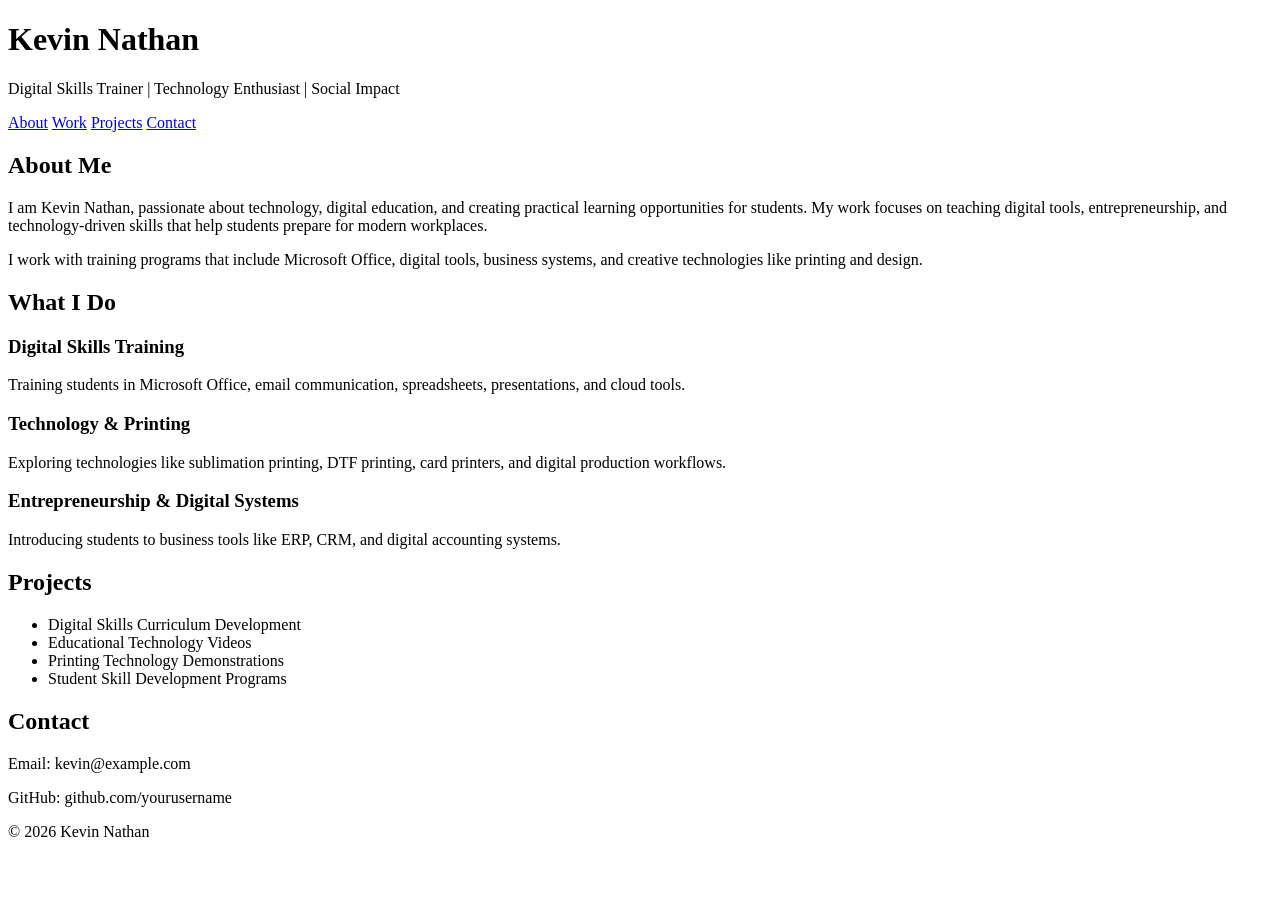
==== index.html @ 719dcb40 "Add initial HTML structure for personal website" ====
<!DOCTYPE html>
<html lang="en">
<head>
    <meta charset="UTF-8">
    <meta name="viewport" content="width=device-width, initial-scale=1.0">
    <title>Kevin Nathan</title>
    <link rel="stylesheet" href="style.css">
</head>

<body>

<header>
    <h1>Kevin Nathan</h1>
    <p>Digital Skills Trainer | Technology Enthusiast | Social Impact</p>
</header>

<nav>
    <a href="#about">About</a>
    <a href="#work">Work</a>
    <a href="#projects">Projects</a>
    <a href="#contact">Contact</a>
</nav>

<section id="about">
    <h2>About Me</h2>
    <p>
        I am Kevin Nathan, passionate about technology, digital education, and
        creating practical learning opportunities for students. My work focuses on
        teaching digital tools, entrepreneurship, and technology-driven skills that
        help students prepare for modern workplaces.
    </p>

    <p>
        I work with training programs that include Microsoft Office, digital tools,
        business systems, and creative technologies like printing and design.
    </p>
</section>

<section id="work">
    <h2>What I Do</h2>

    <div class="card">
        <h3>Digital Skills Training</h3>
        <p>
            Training students in Microsoft Office, email communication,
            spreadsheets, presentations, and cloud tools.
        </p>
    </div>

    <div class="card">
        <h3>Technology & Printing</h3>
        <p>
            Exploring technologies like sublimation printing, DTF printing,
            card printers, and digital production workflows.
        </p>
    </div>

    <div class="card">
        <h3>Entrepreneurship & Digital Systems</h3>
        <p>
            Introducing students to business tools like ERP, CRM,
            and digital accounting systems.
        </p>
    </div>

</section>

<section id="projects">
    <h2>Projects</h2>

    <ul>
        <li>Digital Skills Curriculum Development</li>
        <li>Educational Technology Videos</li>
        <li>Printing Technology Demonstrations</li>
        <li>Student Skill Development Programs</li>
    </ul>

</section>

<section id="contact">
    <h2>Contact</h2>

    <p>Email: kevin@example.com</p>
    <p>GitHub: github.com/yourusername</p>

</section>

<footer>
    <p>© 2026 Kevin Nathan</p>
</footer>

</body>
</html>
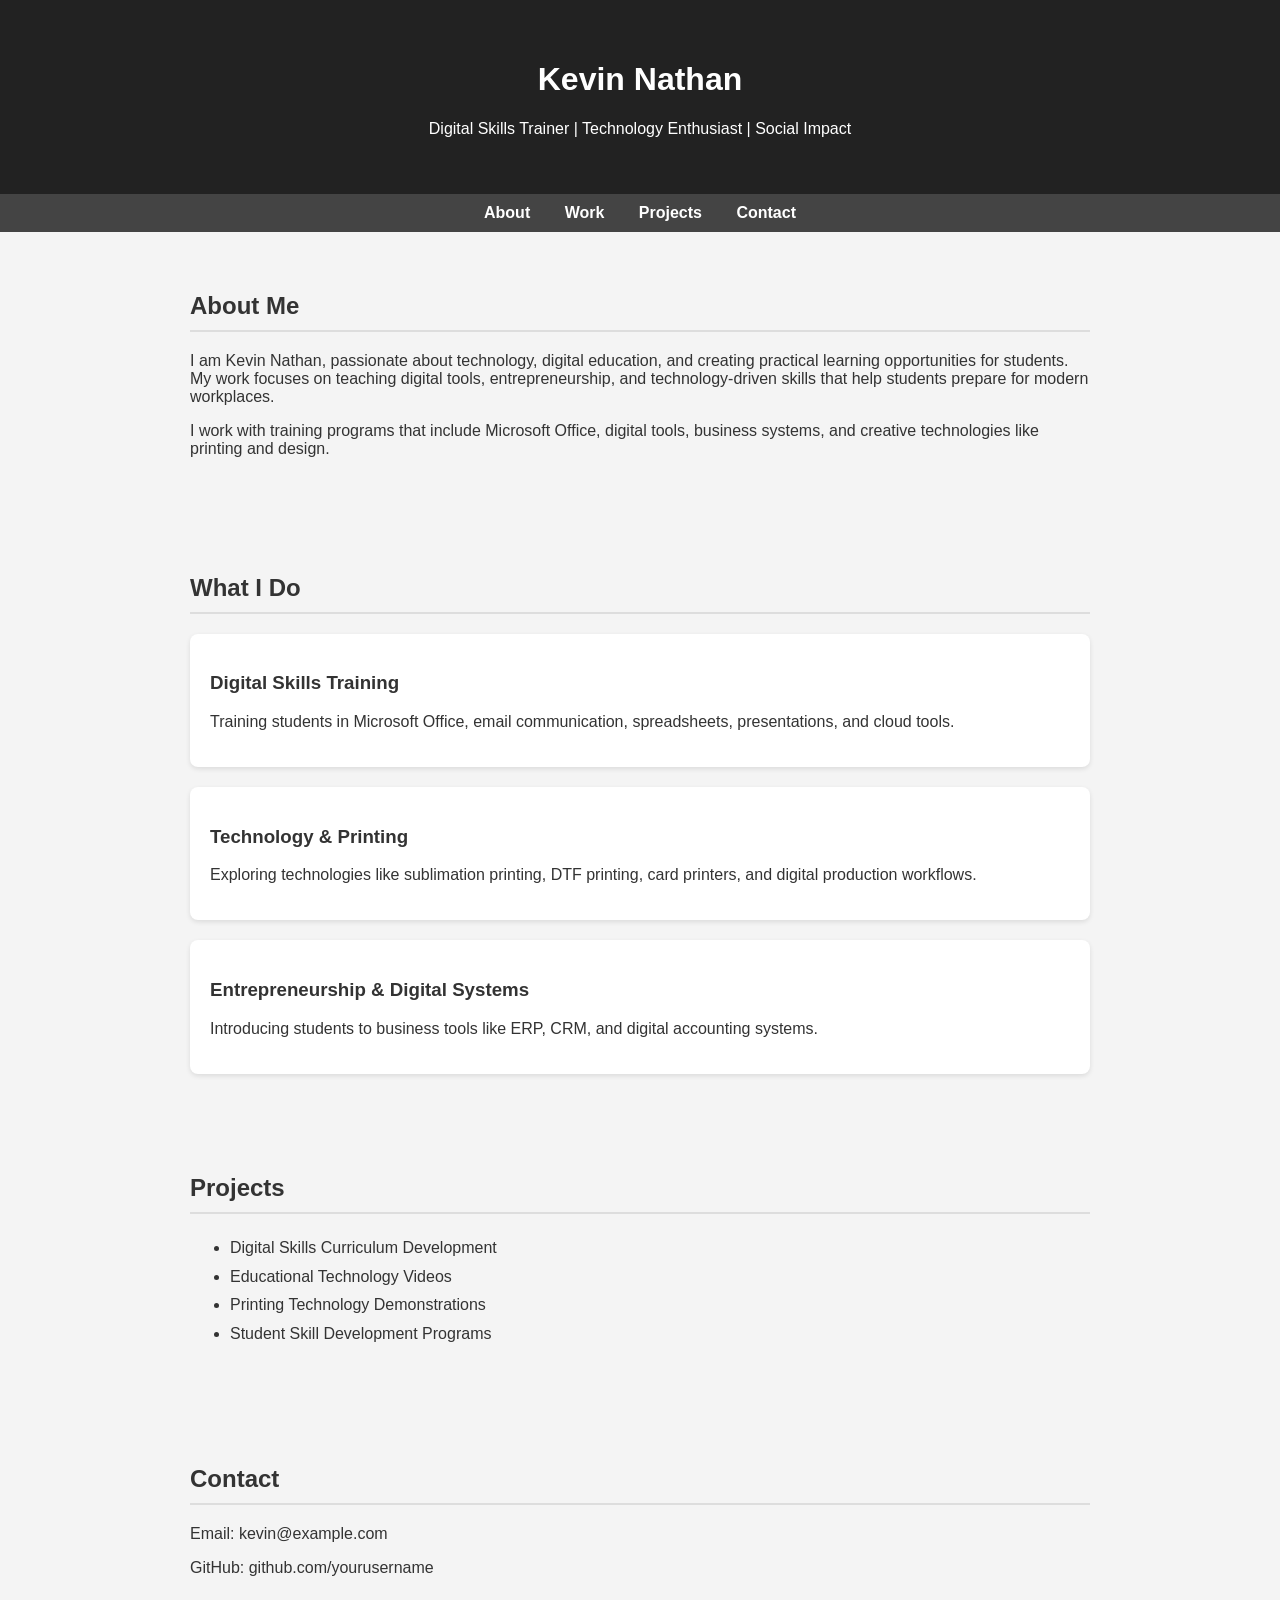
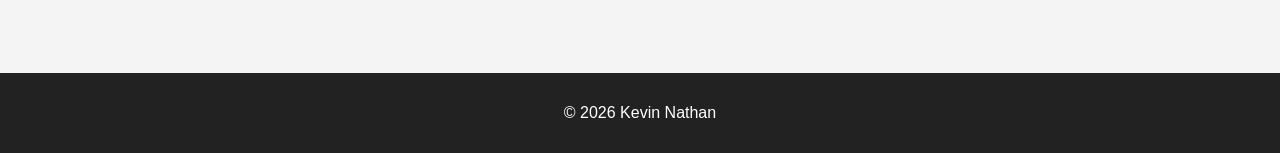
==== commit 29b05d23: "Change stylesheet link from style.css to web.css" ====
--- a/index.html
+++ b/index.html
@@ -4,7 +4,7 @@
     <meta charset="UTF-8">
     <meta name="viewport" content="width=device-width, initial-scale=1.0">
     <title>Kevin Nathan</title>
-    <link rel="stylesheet" href="style.css">
+    <link rel="stylesheet" href="web.css">
 </head>
 
 <body>
--- a/web.css
+++ b/web.css
@@ -0,0 +1,61 @@
+body{
+    font-family: Arial, Helvetica, sans-serif;
+    margin:0;
+    background:#f4f4f4;
+    color:#333;
+}
+
+header{
+    background:#222;
+    color:white;
+    text-align:center;
+    padding:40px 20px;
+}
+
+nav{
+    background:#444;
+    text-align:center;
+    padding:10px;
+}
+
+nav a{
+    color:white;
+    text-decoration:none;
+    margin:0 15px;
+    font-weight:bold;
+}
+
+nav a:hover{
+    color:#ffd700;
+}
+
+section{
+    padding:40px;
+    max-width:900px;
+    margin:auto;
+}
+
+h2{
+    border-bottom:2px solid #ddd;
+    padding-bottom:10px;
+}
+
+.card{
+    background:white;
+    padding:20px;
+    margin-top:20px;
+    border-radius:8px;
+    box-shadow:0 2px 5px rgba(0,0,0,0.1);
+}
+
+ul{
+    line-height:1.8;
+}
+
+footer{
+    background:#222;
+    color:white;
+    text-align:center;
+    padding:15px;
+    margin-top:40px;
+}
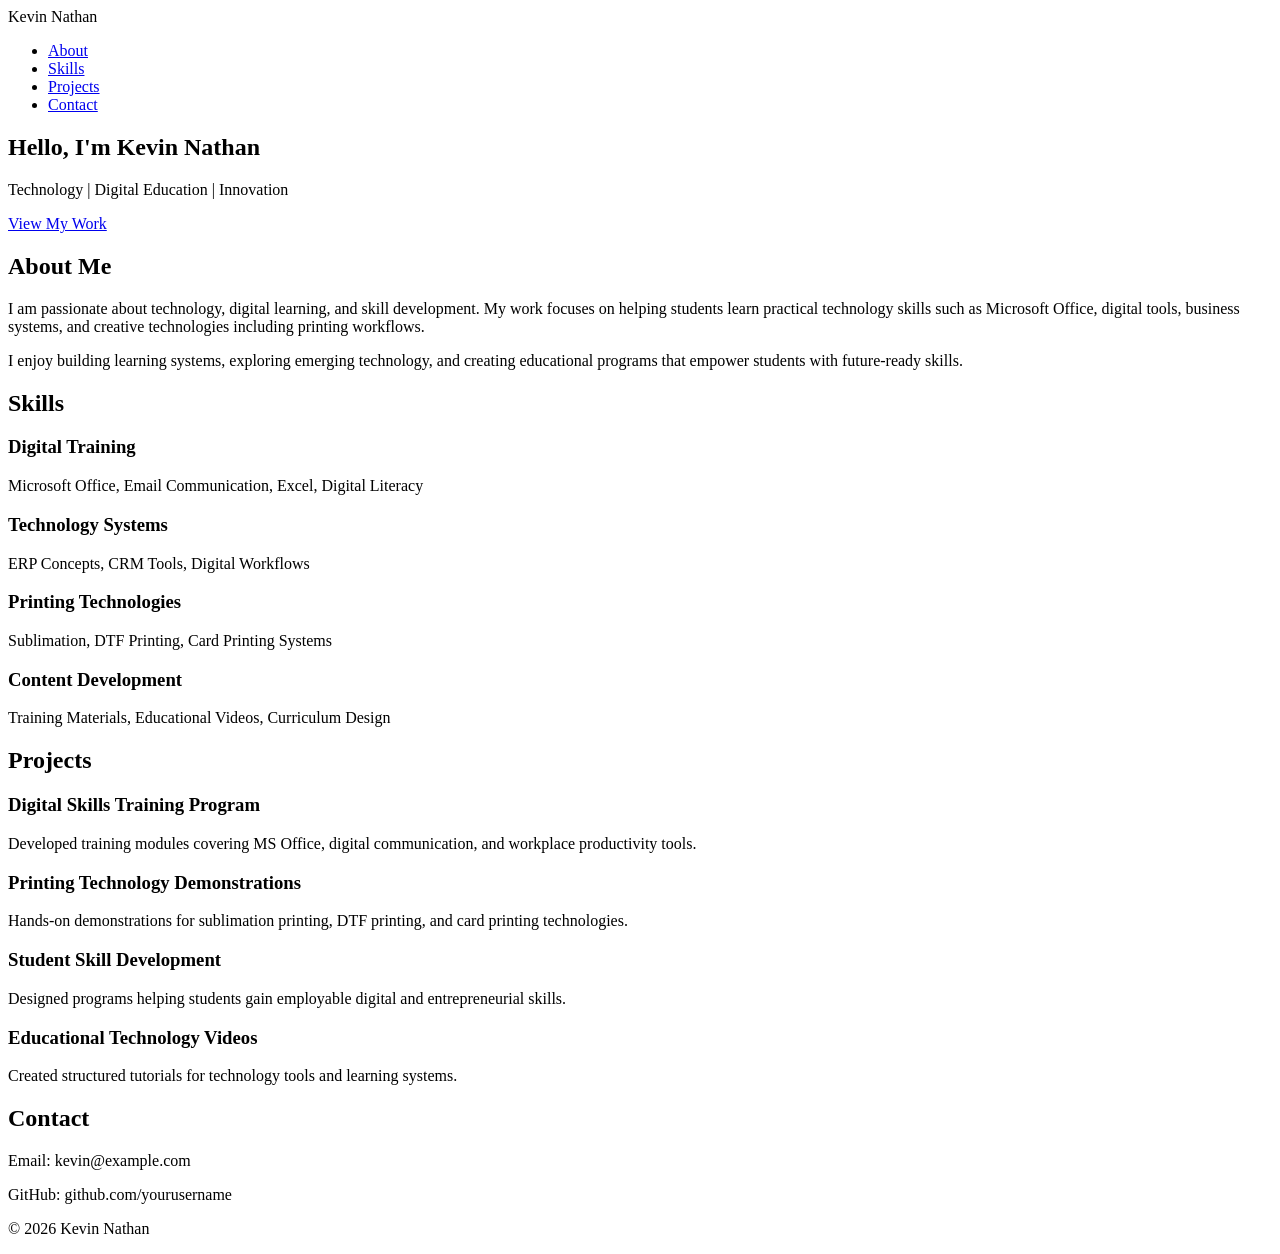
==== commit 298c1290: "Revise index.html for improved layout and content" ====
--- a/index.html
+++ b/index.html
@@ -1,93 +1,122 @@
 <!DOCTYPE html>
 <html lang="en">
 <head>
-    <meta charset="UTF-8">
-    <meta name="viewport" content="width=device-width, initial-scale=1.0">
-    <title>Kevin Nathan</title>
-    <link rel="stylesheet" href="web.css">
+<meta charset="UTF-8">
+<meta name="viewport" content="width=device-width, initial-scale=1.0">
+<title>Kevin Nathan | Portfolio</title>
+<link rel="stylesheet" href="style.css">
+<link href="https://fonts.googleapis.com/css2?family=Poppins:wght@300;400;600&display=swap" rel="stylesheet">
 </head>
 
 <body>
 
-<header>
-    <h1>Kevin Nathan</h1>
-    <p>Digital Skills Trainer | Technology Enthusiast | Social Impact</p>
-</header>
+<nav class="navbar">
+<div class="logo">Kevin Nathan</div>
 
-<nav>
-    <a href="#about">About</a>
-    <a href="#work">Work</a>
-    <a href="#projects">Projects</a>
-    <a href="#contact">Contact</a>
+<ul class="nav-links">
+<li><a href="#about">About</a></li>
+<li><a href="#skills">Skills</a></li>
+<li><a href="#projects">Projects</a></li>
+<li><a href="#contact">Contact</a></li>
+</ul>
 </nav>
 
-<section id="about">
-    <h2>About Me</h2>
-    <p>
-        I am Kevin Nathan, passionate about technology, digital education, and
-        creating practical learning opportunities for students. My work focuses on
-        teaching digital tools, entrepreneurship, and technology-driven skills that
-        help students prepare for modern workplaces.
-    </p>
-
-    <p>
-        I work with training programs that include Microsoft Office, digital tools,
-        business systems, and creative technologies like printing and design.
-    </p>
+<section class="hero">
+<h1>Hello, I'm <span>Kevin Nathan</span></h1>
+<h2 class="typing"></h2>
+<p>Technology | Digital Education | Innovation</p>
+<a href="#projects" class="btn">View My Work</a>
 </section>
 
-<section id="work">
-    <h2>What I Do</h2>
+<section id="about" class="section">
+<h2>About Me</h2>
 
-    <div class="card">
-        <h3>Digital Skills Training</h3>
-        <p>
-            Training students in Microsoft Office, email communication,
-            spreadsheets, presentations, and cloud tools.
-        </p>
-    </div>
+<p>
+I am passionate about technology, digital learning, and skill development.
+My work focuses on helping students learn practical technology skills such
+as Microsoft Office, digital tools, business systems, and creative
+technologies including printing workflows.
+</p>
 
-    <div class="card">
-        <h3>Technology & Printing</h3>
-        <p>
-            Exploring technologies like sublimation printing, DTF printing,
-            card printers, and digital production workflows.
-        </p>
-    </div>
-
-    <div class="card">
-        <h3>Entrepreneurship & Digital Systems</h3>
-        <p>
-            Introducing students to business tools like ERP, CRM,
-            and digital accounting systems.
-        </p>
-    </div>
-
+<p>
+I enjoy building learning systems, exploring emerging technology, and
+creating educational programs that empower students with future-ready skills.
+</p>
 </section>
 
-<section id="projects">
-    <h2>Projects</h2>
+<section id="skills" class="section">
+<h2>Skills</h2>
 
-    <ul>
-        <li>Digital Skills Curriculum Development</li>
-        <li>Educational Technology Videos</li>
-        <li>Printing Technology Demonstrations</li>
-        <li>Student Skill Development Programs</li>
-    </ul>
+<div class="skills-grid">
 
+<div class="skill-card">
+<h3>Digital Training</h3>
+<p>Microsoft Office, Email Communication, Excel, Digital Literacy</p>
+</div>
+
+<div class="skill-card">
+<h3>Technology Systems</h3>
+<p>ERP Concepts, CRM Tools, Digital Workflows</p>
+</div>
+
+<div class="skill-card">
+<h3>Printing Technologies</h3>
+<p>Sublimation, DTF Printing, Card Printing Systems</p>
+</div>
+
+<div class="skill-card">
+<h3>Content Development</h3>
+<p>Training Materials, Educational Videos, Curriculum Design</p>
+</div>
+
+</div>
 </section>
 
-<section id="contact">
-    <h2>Contact</h2>
+<section id="projects" class="section">
+<h2>Projects</h2>
 
-    <p>Email: kevin@example.com</p>
-    <p>GitHub: github.com/yourusername</p>
+<div class="projects-grid">
+
+<div class="project-card">
+<h3>Digital Skills Training Program</h3>
+<p>Developed training modules covering MS Office, digital communication,
+and workplace productivity tools.</p>
+</div>
+
+<div class="project-card">
+<h3>Printing Technology Demonstrations</h3>
+<p>Hands-on demonstrations for sublimation printing, DTF printing,
+and card printing technologies.</p>
+</div>
+
+<div class="project-card">
+<h3>Student Skill Development</h3>
+<p>Designed programs helping students gain employable digital
+and entrepreneurial skills.</p>
+</div>
+
+<div class="project-card">
+<h3>Educational Technology Videos</h3>
+<p>Created structured tutorials for technology tools and learning systems.</p>
+</div>
+
+</div>
+</section>
+
+<section id="contact" class="section contact">
+
+<h2>Contact</h2>
+
+<p>Email: kevin@example.com</p>
+<p>GitHub: github.com/yourusername</p>
 
 </section>
 
 <footer>
-    <p>© 2026 Kevin Nathan</p>
+<p>© 2026 Kevin Nathan</p>
 </footer>
+
+<script src="script.js"></script>
 
 </body>
 </html>
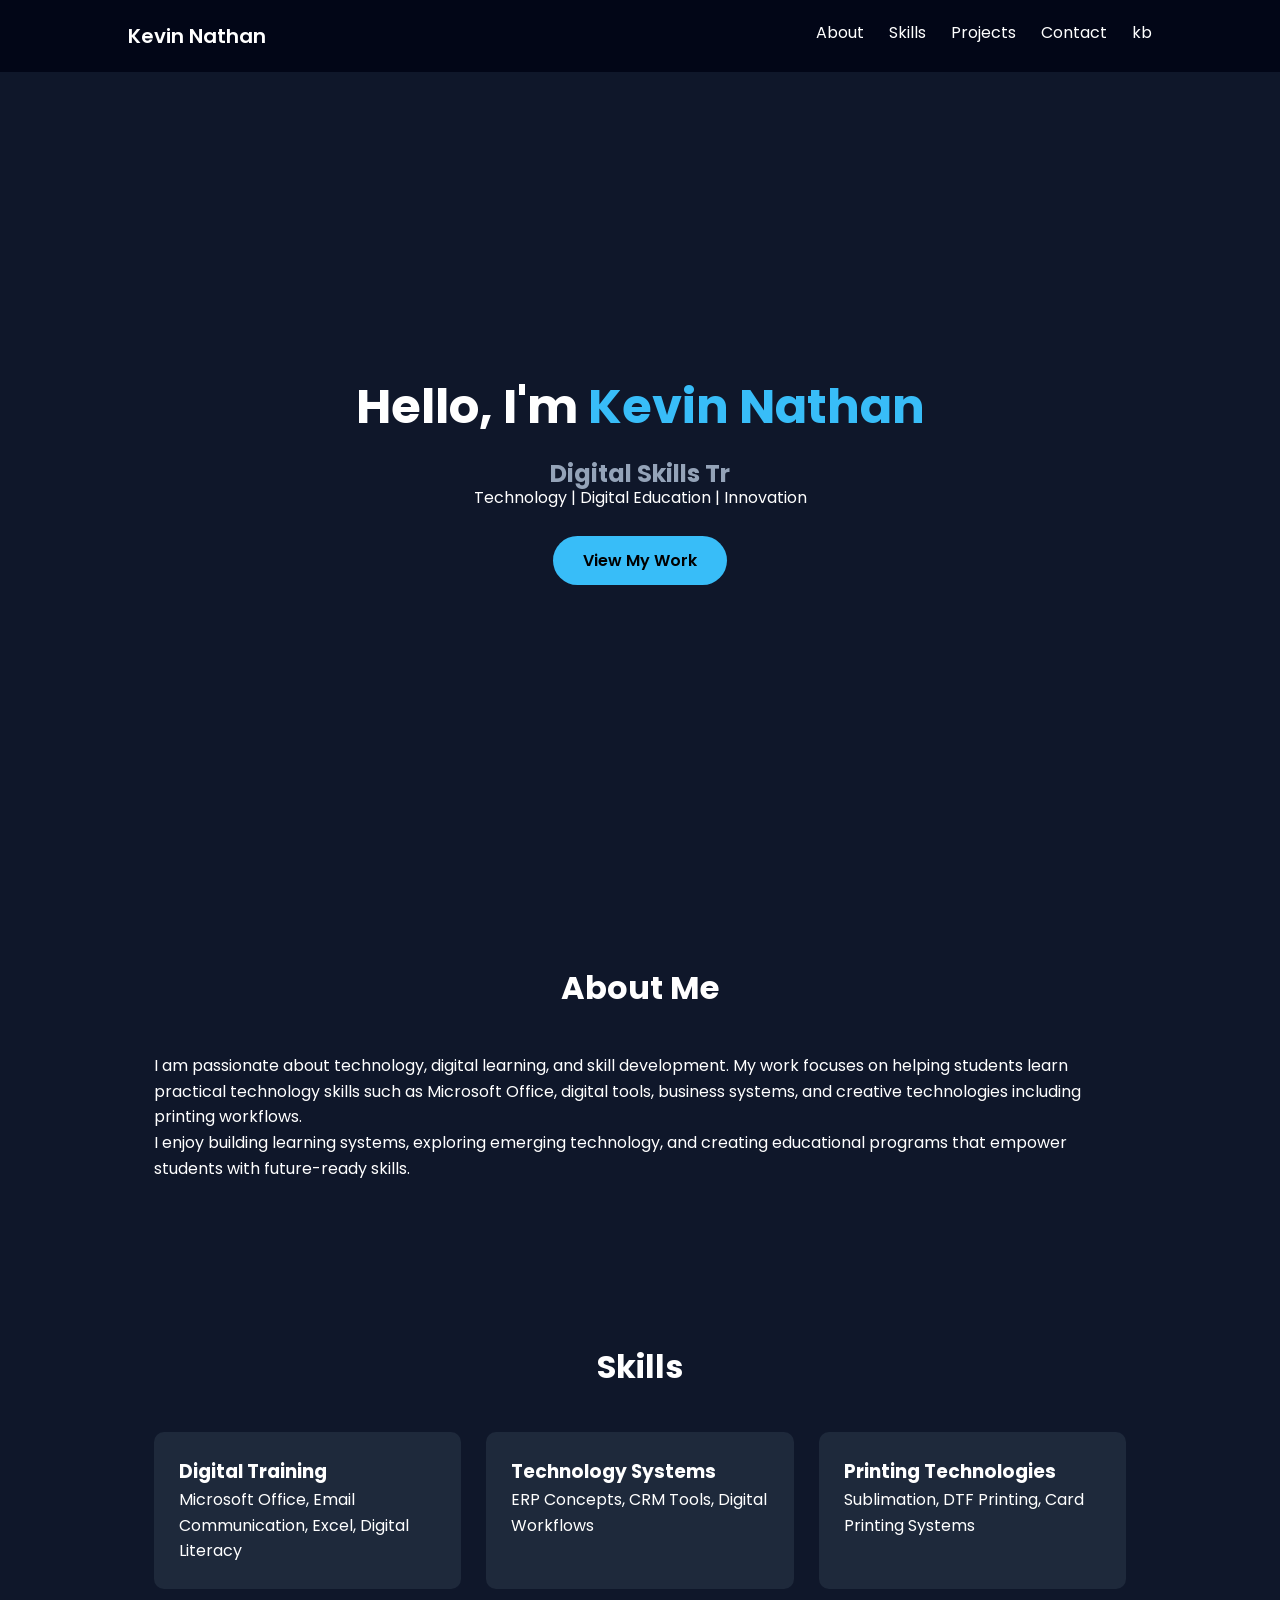
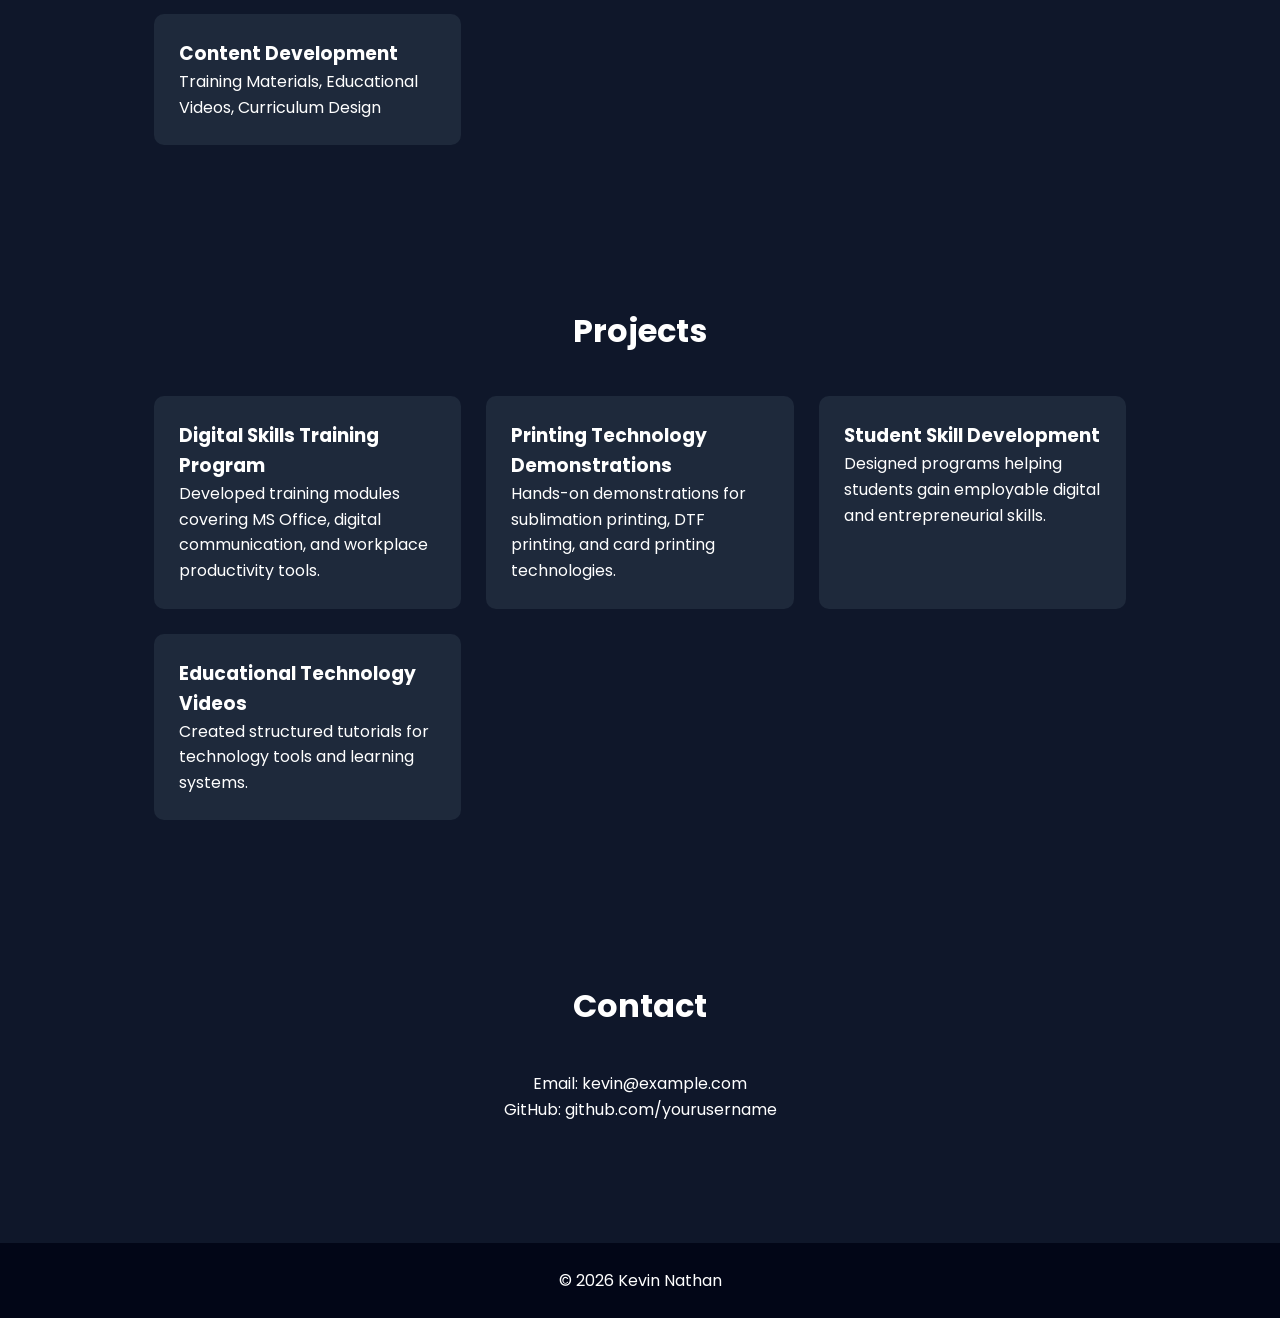
==== commit dd5b029d: "Add link to 'kb' section in navigation" ====
--- a/index.html
+++ b/index.html
@@ -18,6 +18,7 @@
 <li><a href="#skills">Skills</a></li>
 <li><a href="#projects">Projects</a></li>
 <li><a href="#contact">Contact</a></li>
+  <li><a href="/kb">kb</a></li>
 </ul>
 </nav>
 
--- a/style.css
+++ b/style.css
@@ -0,0 +1,141 @@
+*{
+margin:0;
+padding:0;
+box-sizing:border-box;
+}
+
+body{
+font-family:'Poppins', sans-serif;
+background:#0f172a;
+color:white;
+line-height:1.6;
+}
+
+.navbar{
+display:flex;
+justify-content:space-between;
+padding:20px 10%;
+background:#020617;
+position:sticky;
+top:0;
+z-index:1000;
+}
+
+.logo{
+font-weight:600;
+font-size:20px;
+}
+
+.nav-links{
+list-style:none;
+display:flex;
+gap:25px;
+}
+
+.nav-links a{
+text-decoration:none;
+color:white;
+transition:0.3s;
+}
+
+.nav-links a:hover{
+color:#38bdf8;
+}
+
+.hero{
+height:90vh;
+display:flex;
+flex-direction:column;
+justify-content:center;
+align-items:center;
+text-align:center;
+padding:20px;
+}
+
+.hero h1{
+font-size:3rem;
+}
+
+.hero span{
+color:#38bdf8;
+}
+
+.typing{
+margin-top:10px;
+font-size:1.5rem;
+color:#94a3b8;
+height:30px;
+}
+
+.btn{
+margin-top:25px;
+padding:12px 30px;
+background:#38bdf8;
+border:none;
+border-radius:25px;
+color:black;
+text-decoration:none;
+font-weight:600;
+transition:0.3s;
+}
+
+.btn:hover{
+transform:scale(1.05);
+}
+
+.section{
+padding:80px 12%;
+}
+
+.section h2{
+text-align:center;
+margin-bottom:40px;
+font-size:2rem;
+}
+
+.skills-grid{
+display:grid;
+grid-template-columns:repeat(auto-fit,minmax(250px,1fr));
+gap:25px;
+}
+
+.skill-card{
+background:#1e293b;
+padding:25px;
+border-radius:10px;
+transition:0.4s;
+}
+
+.skill-card:hover{
+transform:translateY(-10px);
+background:#334155;
+}
+
+.projects-grid{
+display:grid;
+grid-template-columns:repeat(auto-fit,minmax(250px,1fr));
+gap:25px;
+}
+
+.project-card{
+background:#1e293b;
+padding:25px;
+border-radius:10px;
+transition:0.4s;
+}
+
+.project-card:hover{
+transform:translateY(-10px);
+background:#334155;
+}
+
+.contact{
+text-align:center;
+}
+
+footer{
+text-align:center;
+padding:25px;
+background:#020617;
+margin-top:40px;
+}
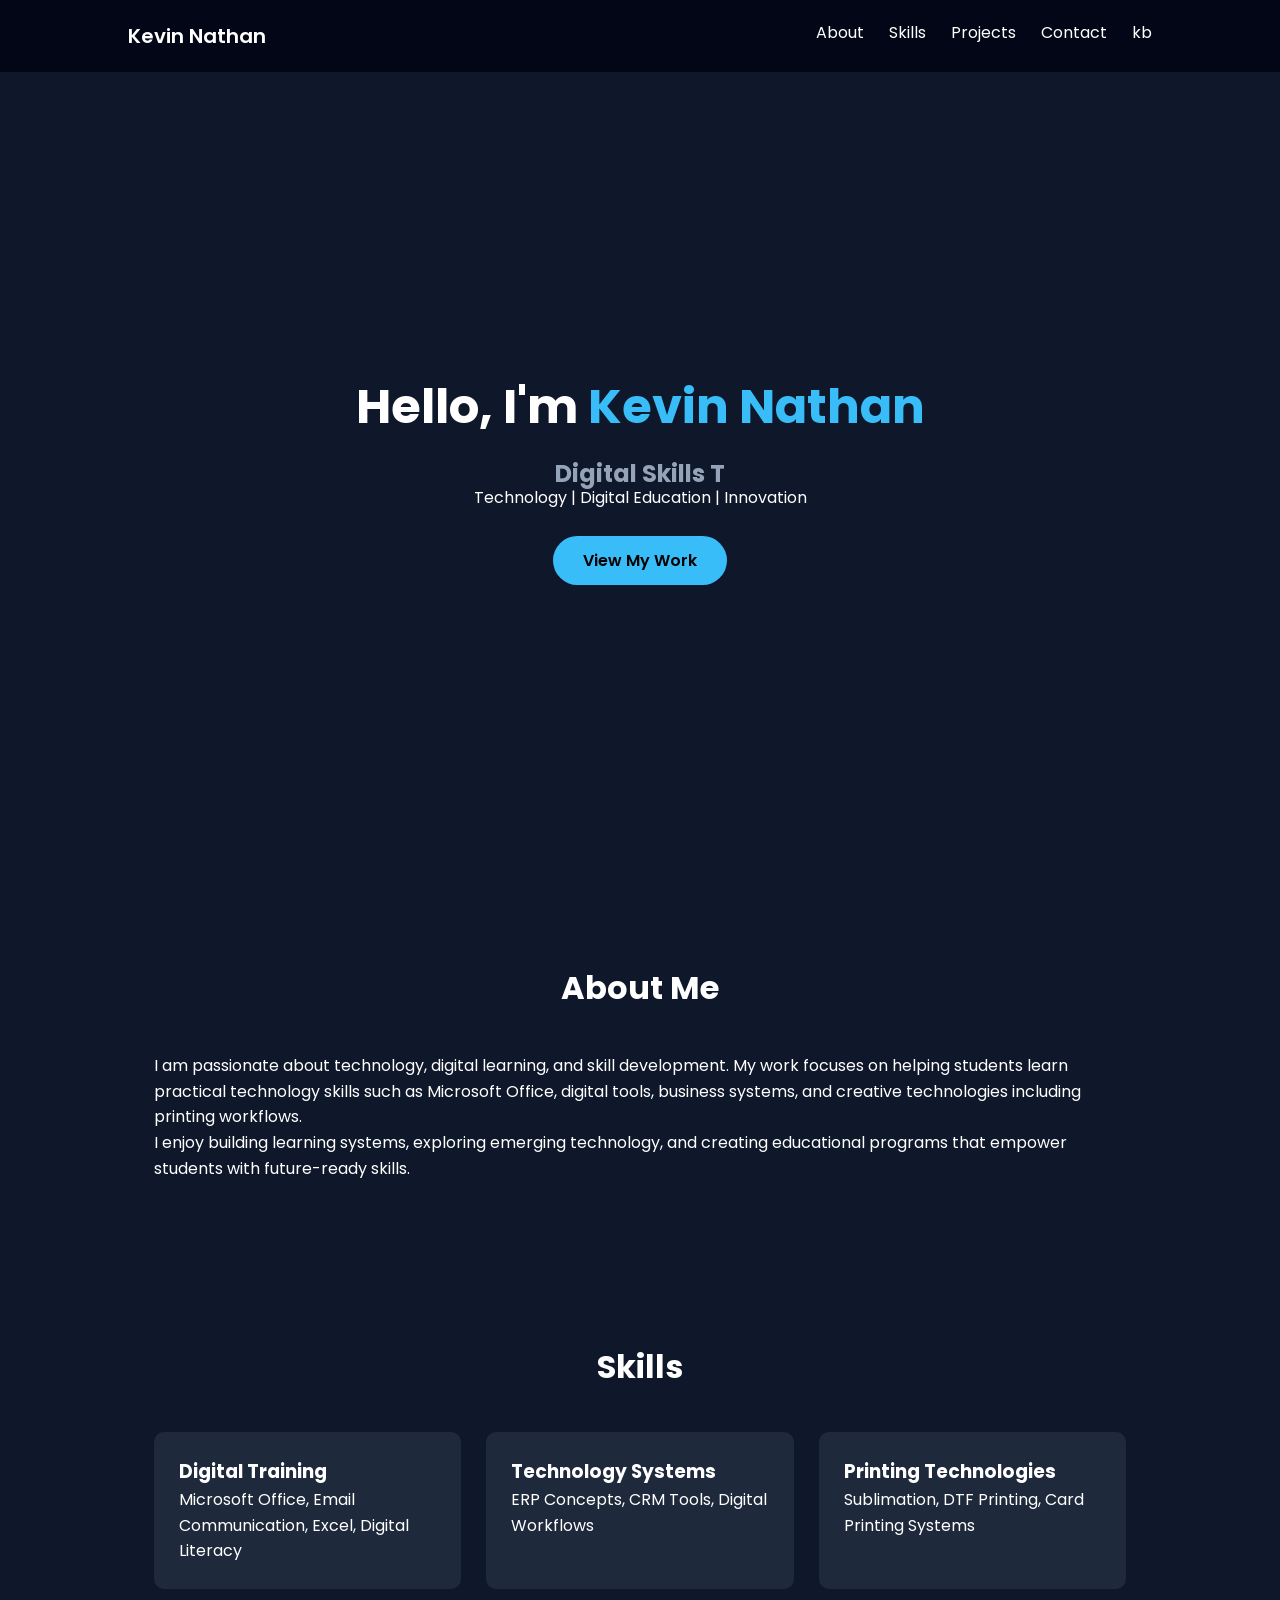
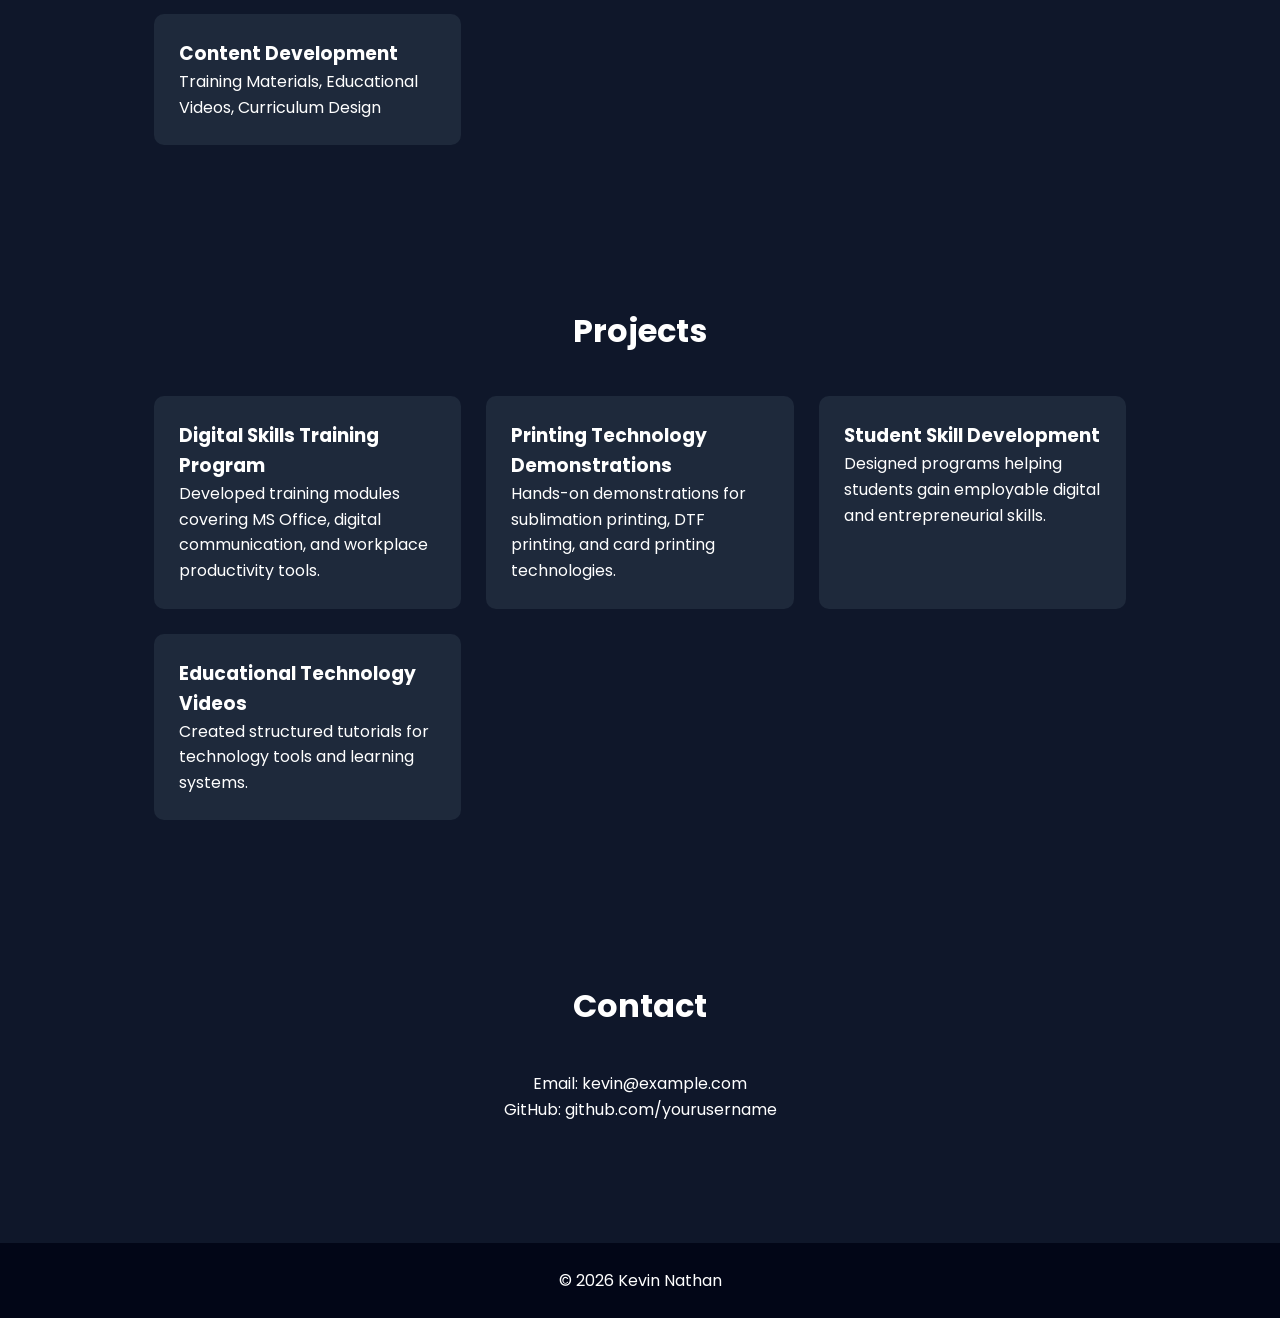
==== commit 43fcc3e8: "Update link to kb page in index.html" ====
--- a/index.html
+++ b/index.html
@@ -18,7 +18,7 @@
 <li><a href="#skills">Skills</a></li>
 <li><a href="#projects">Projects</a></li>
 <li><a href="#contact">Contact</a></li>
-  <li><a href="/kb">kb</a></li>
+  <li><a href="/kb.html">kb</a></li>
 </ul>
 </nav>
 
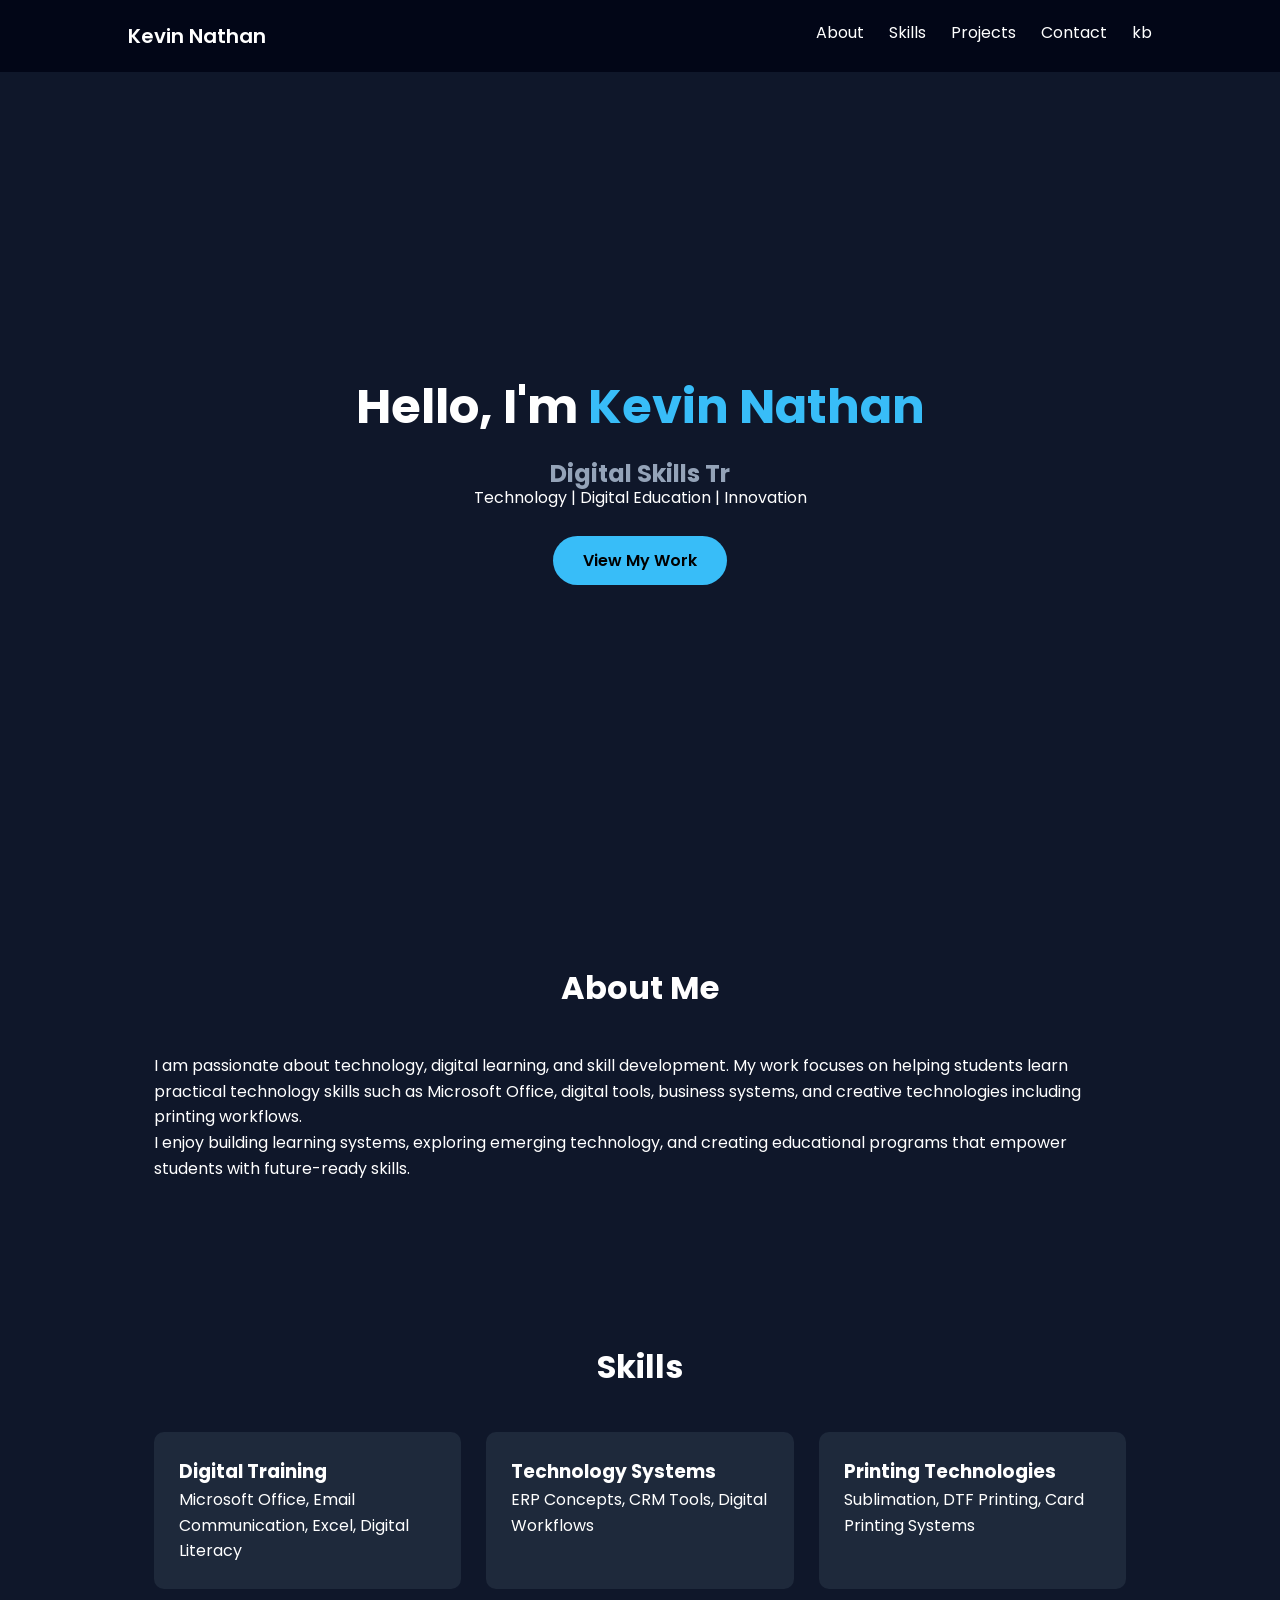
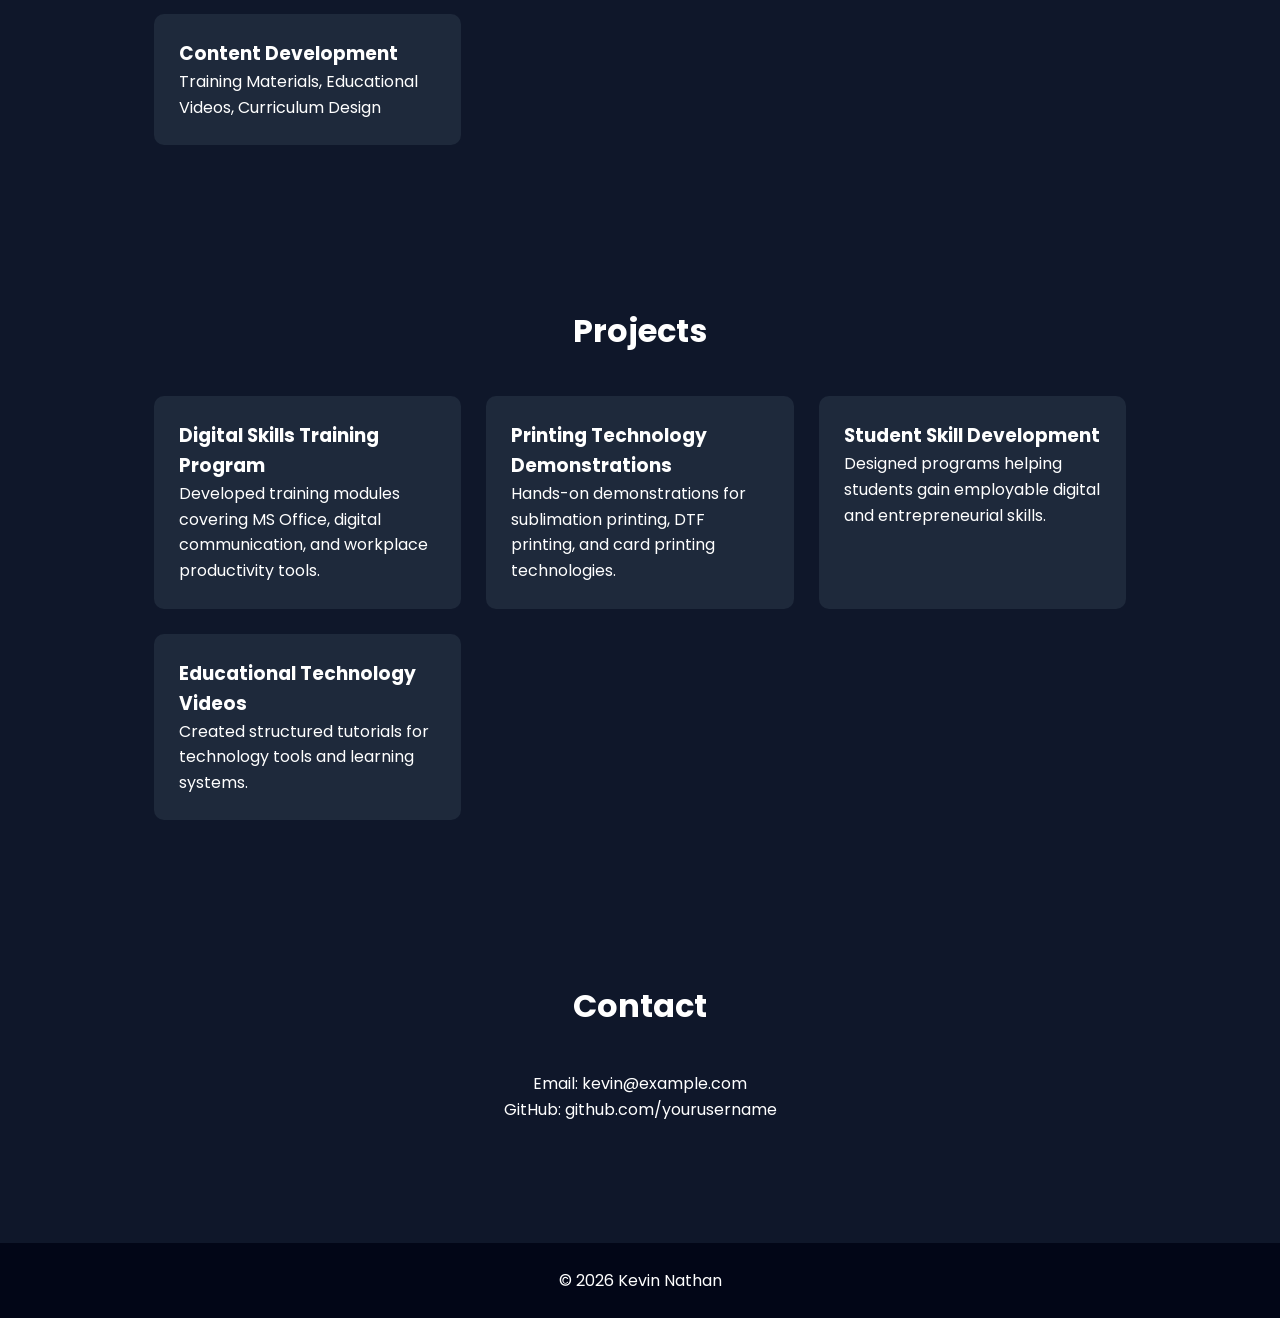
==== commit 4d0a1f2f: "Update index.html" ====
--- a/index.html
+++ b/index.html
@@ -18,7 +18,7 @@
 <li><a href="#skills">Skills</a></li>
 <li><a href="#projects">Projects</a></li>
 <li><a href="#contact">Contact</a></li>
-  <li><a href="/kb.html">kb</a></li>
+<li><a href="/kb.html">kb</a></li>
 </ul>
 </nav>
 
